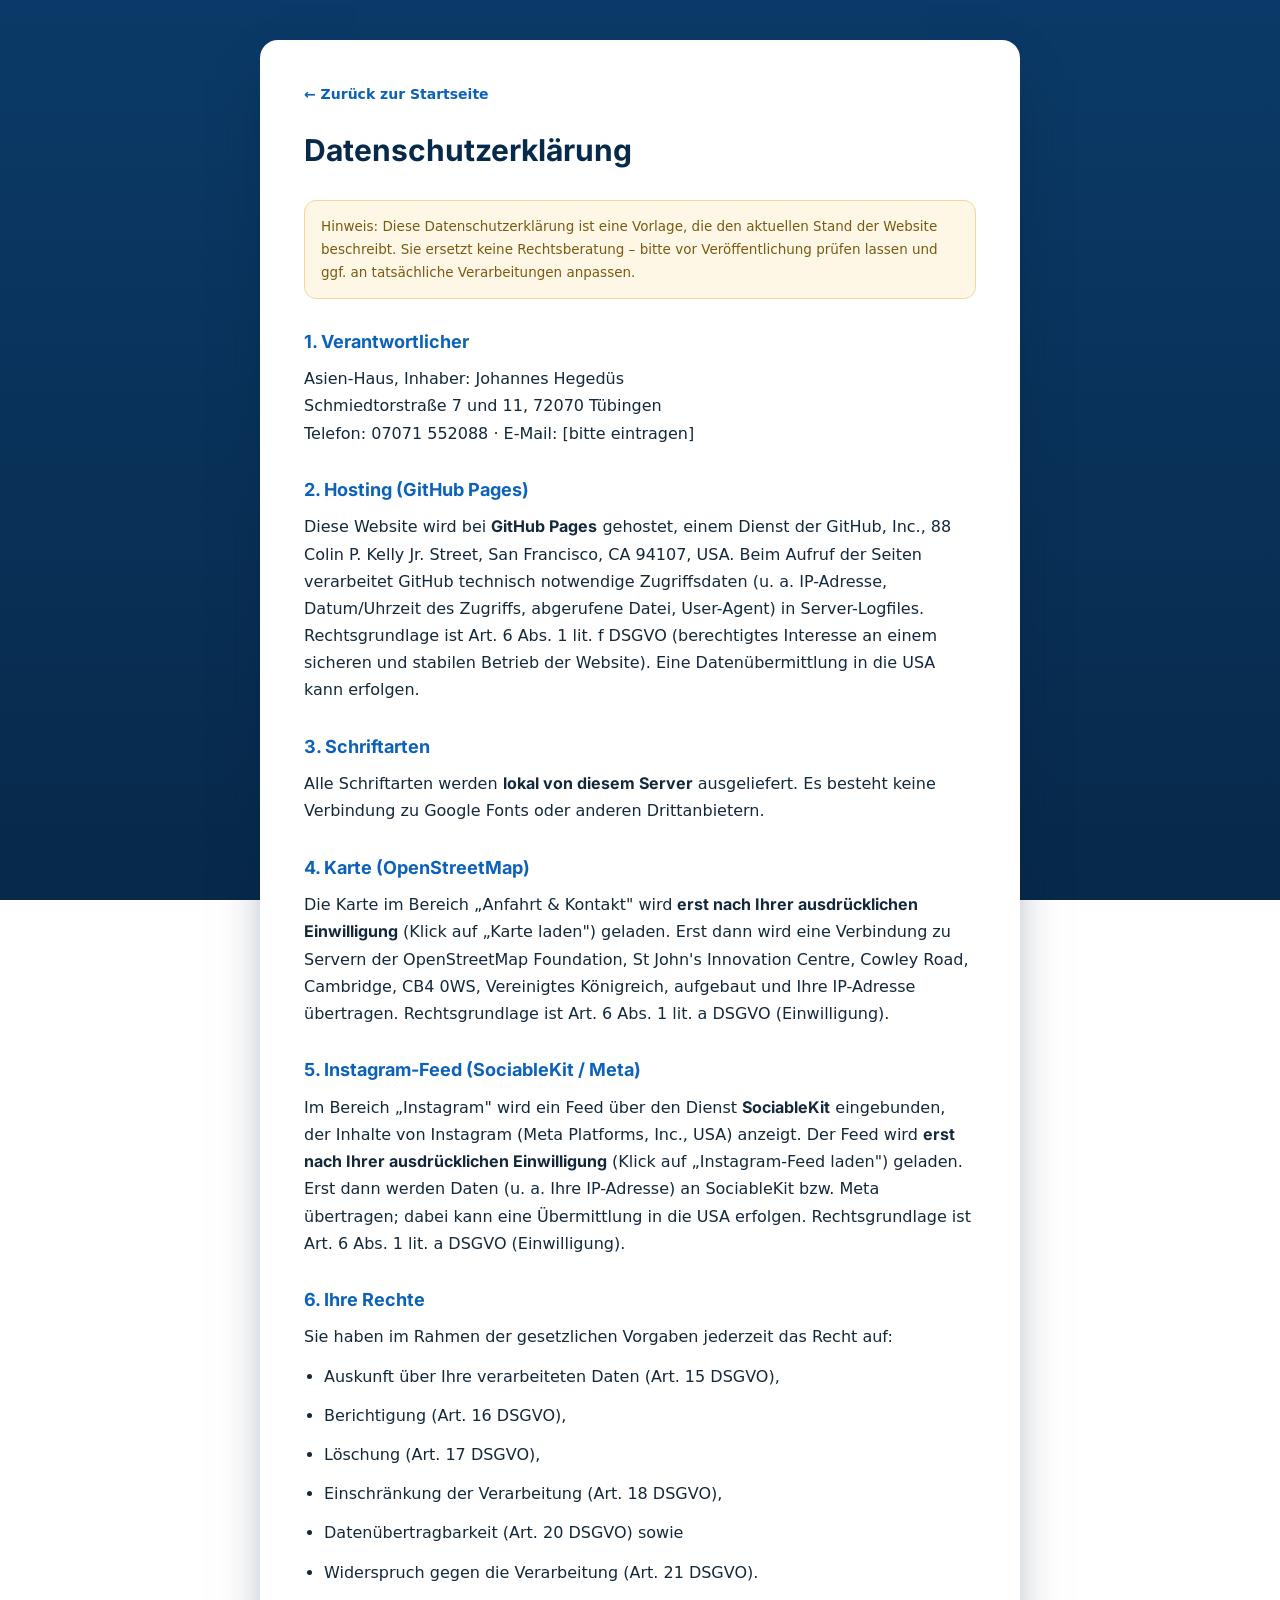
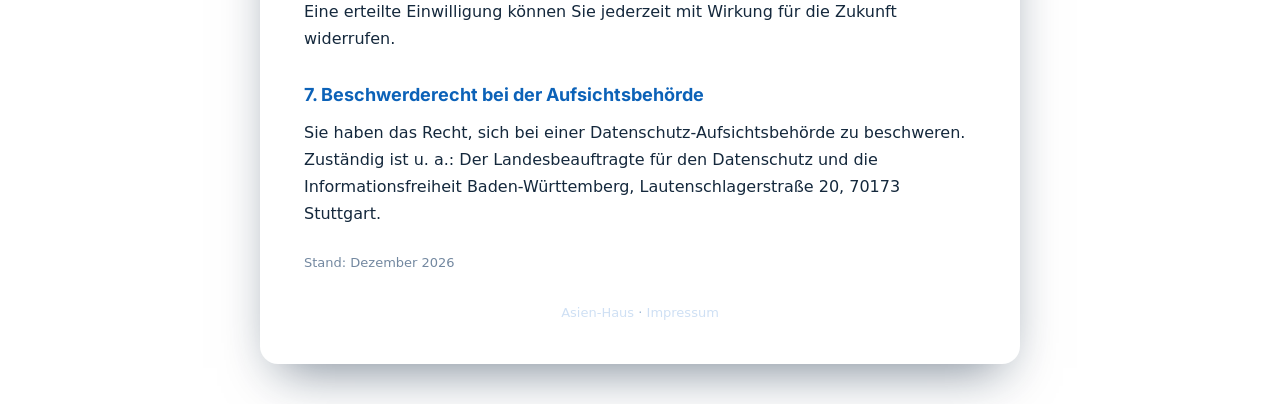
==== datenschutz.html @ 06c9db11 "DSGVO: Fonts & Icons selbst hosten, Instagram hinter Klick-Consent, Impressum & Datenschutz ergaenzt" ====
<!DOCTYPE html>
<html lang="de">
<head>
<meta charset="UTF-8" />
<meta name="viewport" content="width=device-width, initial-scale=1.0" />
<title>Datenschutzerklärung · Asien-Haus Tübingen</title>
<link rel="icon" href="assets/favicon.ico" sizes="any" />
<link rel="icon" type="image/png" sizes="32x32" href="assets/favicon-32.png" />
<link rel="apple-touch-icon" sizes="180x180" href="assets/apple-touch-icon.png" />
<style>
  @font-face{ font-family:'Inter'; font-style:normal; font-weight:400; font-display:swap;
    src:url('assets/fonts/inter-v20-latin_latin-ext-regular.woff2') format('woff2'); }
  @font-face{ font-family:'Inter'; font-style:normal; font-weight:600; font-display:swap;
    src:url('assets/fonts/inter-v20-latin_latin-ext-600.woff2') format('woff2'); }
  @font-face{ font-family:'Inter'; font-style:normal; font-weight:700; font-display:swap;
    src:url('assets/fonts/inter-v20-latin_latin-ext-700.woff2') format('woff2'); }
  *{ box-sizing:border-box; }
  html,body{ margin:0; }
  body{ font-family:'Inter',system-ui,sans-serif; color:#14283c; line-height:1.7;
    background:linear-gradient(180deg,#0b3a68,#07294a); background-attachment:fixed;
    -webkit-font-smoothing:antialiased; padding:40px 20px; }
  .card{ max-width:760px; margin:0 auto; background:#fff; border-radius:18px;
    box-shadow:0 22px 50px -18px rgba(7,30,55,.55); padding:40px 44px; }
  a.back{ display:inline-flex; align-items:center; gap:6px; color:#0c62b8; text-decoration:none;
    font-weight:600; font-size:14px; margin-bottom:18px; }
  a.back:hover{ text-decoration:underline; }
  h1{ font-size:30px; margin:0 0 24px; color:#07294a; }
  h2{ font-size:18px; margin:28px 0 8px; color:#0c62b8; }
  p,li{ margin:0 0 12px; }
  ul{ margin:0 0 12px; padding-left:20px; }
  .note{ background:#fff7e6; border:1px solid #f0d8a0; border-radius:12px; padding:14px 16px;
    font-size:13.5px; color:#7a5a10; margin-bottom:28px; }
  a{ color:#0c62b8; }
  footer{ text-align:center; color:#9fb9d6; font-size:13px; margin-top:28px; }
  footer a{ color:#cfe0f4; text-decoration:none; }
</style>
</head>
<body>
  <div class="card">
    <a class="back" href="index.html">← Zurück zur Startseite</a>
    <h1>Datenschutzerklärung</h1>

    <div class="note">Hinweis: Diese Datenschutzerklärung ist eine Vorlage, die den aktuellen
      Stand der Website beschreibt. Sie ersetzt keine Rechtsberatung – bitte vor Veröffentlichung
      prüfen lassen und ggf. an tatsächliche Verarbeitungen anpassen.</div>

    <h2>1. Verantwortlicher</h2>
    <p>
      Asien-Haus, Inhaber: Johannes Hegedüs<br />
      Schmiedtorstraße 7 und 11, 72070 Tübingen<br />
      Telefon: 07071 552088 · E-Mail: [bitte eintragen]
    </p>

    <h2>2. Hosting (GitHub Pages)</h2>
    <p>Diese Website wird bei <b>GitHub Pages</b> gehostet, einem Dienst der GitHub, Inc.,
      88 Colin P. Kelly Jr. Street, San Francisco, CA 94107, USA. Beim Aufruf der Seiten
      verarbeitet GitHub technisch notwendige Zugriffsdaten (u.&nbsp;a. IP-Adresse, Datum/Uhrzeit
      des Zugriffs, abgerufene Datei, User-Agent) in Server-Logfiles. Rechtsgrundlage ist
      Art.&nbsp;6 Abs.&nbsp;1 lit.&nbsp;f DSGVO (berechtigtes Interesse an einem sicheren und
      stabilen Betrieb der Website). Eine Datenübermittlung in die USA kann erfolgen.</p>

    <h2>3. Schriftarten</h2>
    <p>Alle Schriftarten werden <b>lokal von diesem Server</b> ausgeliefert. Es besteht keine
      Verbindung zu Google Fonts oder anderen Drittanbietern.</p>

    <h2>4. Karte (OpenStreetMap)</h2>
    <p>Die Karte im Bereich „Anfahrt &amp; Kontakt" wird <b>erst nach Ihrer ausdrücklichen
      Einwilligung</b> (Klick auf „Karte laden") geladen. Erst dann wird eine Verbindung zu
      Servern der OpenStreetMap Foundation, St John's Innovation Centre, Cowley Road, Cambridge,
      CB4 0WS, Vereinigtes Königreich, aufgebaut und Ihre IP-Adresse übertragen.
      Rechtsgrundlage ist Art.&nbsp;6 Abs.&nbsp;1 lit.&nbsp;a DSGVO (Einwilligung).</p>

    <h2>5. Instagram-Feed (SociableKit / Meta)</h2>
    <p>Im Bereich „Instagram" wird ein Feed über den Dienst <b>SociableKit</b> eingebunden, der
      Inhalte von Instagram (Meta Platforms, Inc., USA) anzeigt. Der Feed wird <b>erst nach Ihrer
      ausdrücklichen Einwilligung</b> (Klick auf „Instagram-Feed laden") geladen. Erst dann werden
      Daten (u.&nbsp;a. Ihre IP-Adresse) an SociableKit bzw. Meta übertragen; dabei kann eine
      Übermittlung in die USA erfolgen. Rechtsgrundlage ist Art.&nbsp;6 Abs.&nbsp;1 lit.&nbsp;a
      DSGVO (Einwilligung).</p>

    <h2>6. Ihre Rechte</h2>
    <p>Sie haben im Rahmen der gesetzlichen Vorgaben jederzeit das Recht auf:</p>
    <ul>
      <li>Auskunft über Ihre verarbeiteten Daten (Art.&nbsp;15 DSGVO),</li>
      <li>Berichtigung (Art.&nbsp;16 DSGVO),</li>
      <li>Löschung (Art.&nbsp;17 DSGVO),</li>
      <li>Einschränkung der Verarbeitung (Art.&nbsp;18 DSGVO),</li>
      <li>Datenübertragbarkeit (Art.&nbsp;20 DSGVO) sowie</li>
      <li>Widerspruch gegen die Verarbeitung (Art.&nbsp;21 DSGVO).</li>
    </ul>
    <p>Eine erteilte Einwilligung können Sie jederzeit mit Wirkung für die Zukunft widerrufen.</p>

    <h2>7. Beschwerderecht bei der Aufsichtsbehörde</h2>
    <p>Sie haben das Recht, sich bei einer Datenschutz-Aufsichtsbehörde zu beschweren. Zuständig
      ist u.&nbsp;a.: Der Landesbeauftragte für den Datenschutz und die Informationsfreiheit
      Baden-Württemberg, Lautenschlagerstraße 20, 70173 Stuttgart.</p>

    <p style="font-size:13px;color:#7388a0;margin-top:24px;">Stand: <span id="stand"></span></p>

    <footer><a href="index.html">Asien-Haus</a> · <a href="impressum.html">Impressum</a></footer>
  </div>
  <script>document.getElementById('stand').textContent = new Date().toLocaleDateString('de-DE', {year:'numeric', month:'long'});</script>
</body>
</html>
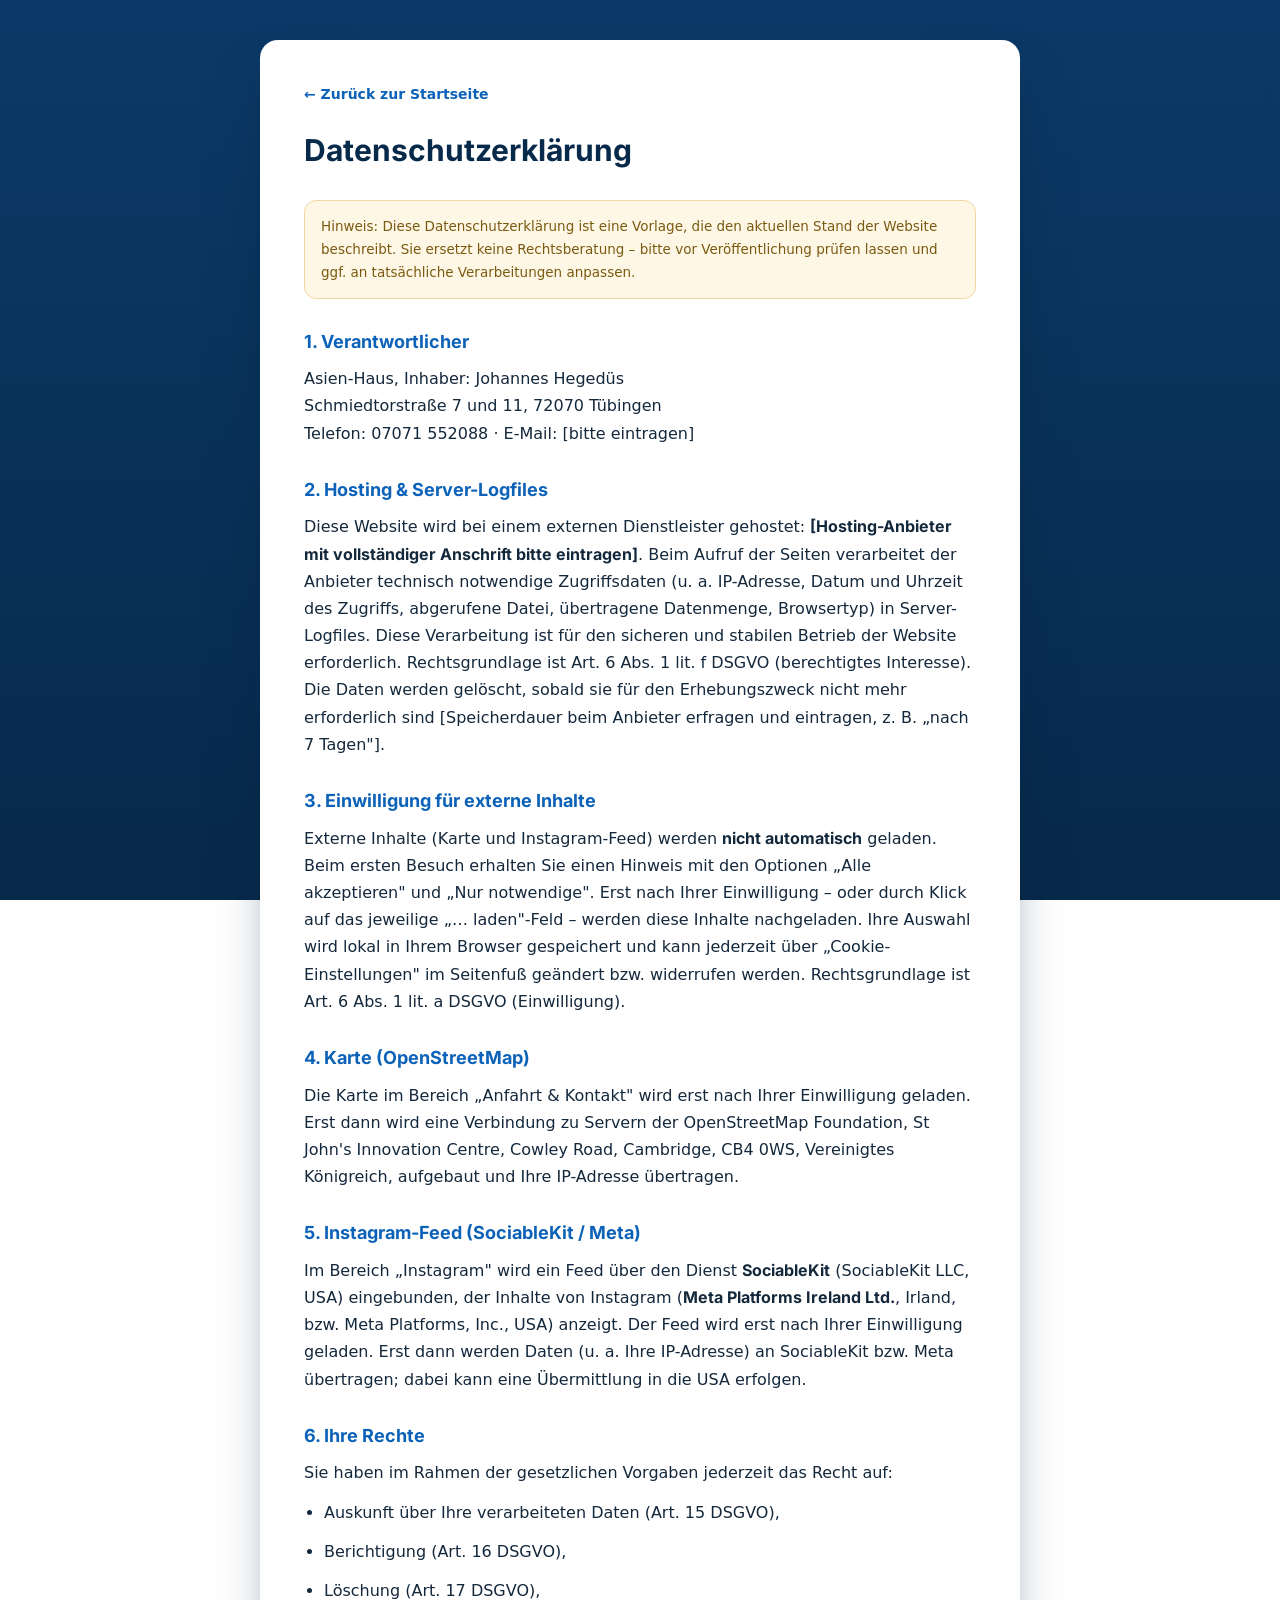
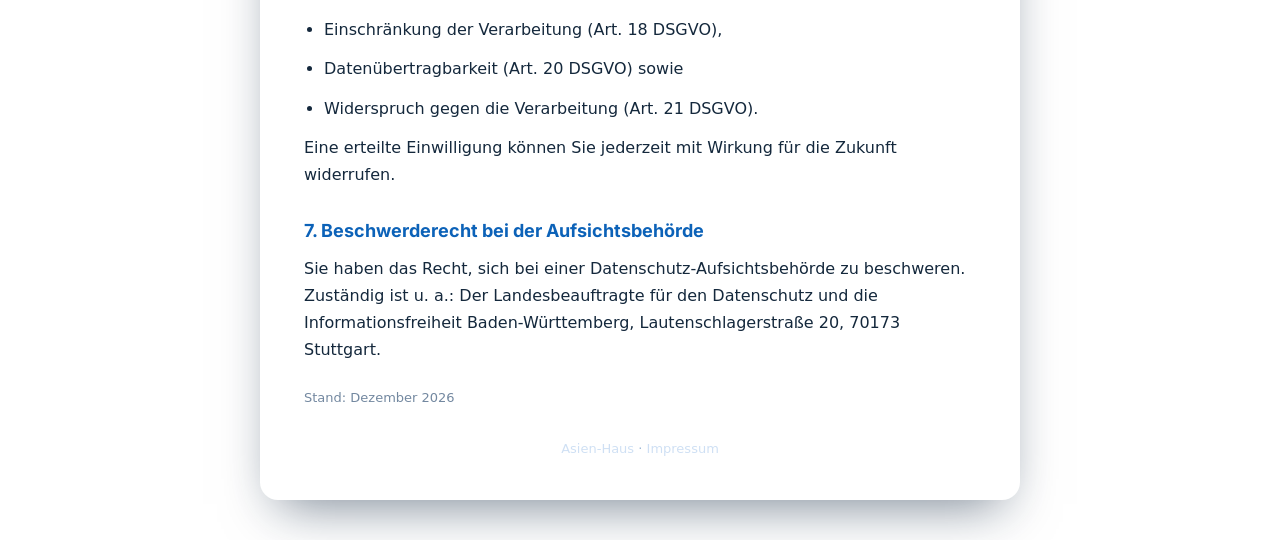
==== commit b7449724: "DSGVO: Consent-Banner (Alle akzeptieren / Nur notwendige), Datenschutz ueberarbeitet (Fonts raus, Ho" ====
--- a/datenschutz.html
+++ b/datenschutz.html
@@ -51,32 +51,35 @@
       Telefon: 07071 552088 · E-Mail: [bitte eintragen]
     </p>
 
-    <h2>2. Hosting (GitHub Pages)</h2>
-    <p>Diese Website wird bei <b>GitHub Pages</b> gehostet, einem Dienst der GitHub, Inc.,
-      88 Colin P. Kelly Jr. Street, San Francisco, CA 94107, USA. Beim Aufruf der Seiten
-      verarbeitet GitHub technisch notwendige Zugriffsdaten (u.&nbsp;a. IP-Adresse, Datum/Uhrzeit
-      des Zugriffs, abgerufene Datei, User-Agent) in Server-Logfiles. Rechtsgrundlage ist
-      Art.&nbsp;6 Abs.&nbsp;1 lit.&nbsp;f DSGVO (berechtigtes Interesse an einem sicheren und
-      stabilen Betrieb der Website). Eine Datenübermittlung in die USA kann erfolgen.</p>
+    <h2>2. Hosting &amp; Server-Logfiles</h2>
+    <p>Diese Website wird bei einem externen Dienstleister gehostet:
+      <b>[Hosting-Anbieter mit vollständiger Anschrift bitte eintragen]</b>. Beim Aufruf der Seiten
+      verarbeitet der Anbieter technisch notwendige Zugriffsdaten (u.&nbsp;a. IP-Adresse, Datum und
+      Uhrzeit des Zugriffs, abgerufene Datei, übertragene Datenmenge, Browsertyp) in Server-Logfiles.
+      Diese Verarbeitung ist für den sicheren und stabilen Betrieb der Website erforderlich.
+      Rechtsgrundlage ist Art.&nbsp;6 Abs.&nbsp;1 lit.&nbsp;f DSGVO (berechtigtes Interesse). Die Daten
+      werden gelöscht, sobald sie für den Erhebungszweck nicht mehr erforderlich sind
+      [Speicherdauer beim Anbieter erfragen und eintragen, z.&nbsp;B. „nach 7&nbsp;Tagen"].</p>
 
-    <h2>3. Schriftarten</h2>
-    <p>Alle Schriftarten werden <b>lokal von diesem Server</b> ausgeliefert. Es besteht keine
-      Verbindung zu Google Fonts oder anderen Drittanbietern.</p>
+    <h2>3. Einwilligung für externe Inhalte</h2>
+    <p>Externe Inhalte (Karte und Instagram-Feed) werden <b>nicht automatisch</b> geladen. Beim ersten
+      Besuch erhalten Sie einen Hinweis mit den Optionen „Alle akzeptieren" und „Nur notwendige".
+      Erst nach Ihrer Einwilligung – oder durch Klick auf das jeweilige „… laden"-Feld – werden diese
+      Inhalte nachgeladen. Ihre Auswahl wird lokal in Ihrem Browser gespeichert und kann jederzeit über
+      „Cookie-Einstellungen" im Seitenfuß geändert bzw. widerrufen werden. Rechtsgrundlage ist
+      Art.&nbsp;6 Abs.&nbsp;1 lit.&nbsp;a DSGVO (Einwilligung).</p>
 
     <h2>4. Karte (OpenStreetMap)</h2>
-    <p>Die Karte im Bereich „Anfahrt &amp; Kontakt" wird <b>erst nach Ihrer ausdrücklichen
-      Einwilligung</b> (Klick auf „Karte laden") geladen. Erst dann wird eine Verbindung zu
-      Servern der OpenStreetMap Foundation, St John's Innovation Centre, Cowley Road, Cambridge,
-      CB4 0WS, Vereinigtes Königreich, aufgebaut und Ihre IP-Adresse übertragen.
-      Rechtsgrundlage ist Art.&nbsp;6 Abs.&nbsp;1 lit.&nbsp;a DSGVO (Einwilligung).</p>
+    <p>Die Karte im Bereich „Anfahrt &amp; Kontakt" wird erst nach Ihrer Einwilligung geladen. Erst dann
+      wird eine Verbindung zu Servern der OpenStreetMap Foundation, St John's Innovation Centre, Cowley
+      Road, Cambridge, CB4&nbsp;0WS, Vereinigtes Königreich, aufgebaut und Ihre IP-Adresse übertragen.</p>
 
     <h2>5. Instagram-Feed (SociableKit / Meta)</h2>
-    <p>Im Bereich „Instagram" wird ein Feed über den Dienst <b>SociableKit</b> eingebunden, der
-      Inhalte von Instagram (Meta Platforms, Inc., USA) anzeigt. Der Feed wird <b>erst nach Ihrer
-      ausdrücklichen Einwilligung</b> (Klick auf „Instagram-Feed laden") geladen. Erst dann werden
-      Daten (u.&nbsp;a. Ihre IP-Adresse) an SociableKit bzw. Meta übertragen; dabei kann eine
-      Übermittlung in die USA erfolgen. Rechtsgrundlage ist Art.&nbsp;6 Abs.&nbsp;1 lit.&nbsp;a
-      DSGVO (Einwilligung).</p>
+    <p>Im Bereich „Instagram" wird ein Feed über den Dienst <b>SociableKit</b> (SociableKit LLC, USA)
+      eingebunden, der Inhalte von Instagram (<b>Meta Platforms Ireland Ltd.</b>, Irland, bzw. Meta
+      Platforms, Inc., USA) anzeigt. Der Feed wird erst nach Ihrer Einwilligung geladen. Erst dann
+      werden Daten (u.&nbsp;a. Ihre IP-Adresse) an SociableKit bzw. Meta übertragen; dabei kann eine
+      Übermittlung in die USA erfolgen.</p>
 
     <h2>6. Ihre Rechte</h2>
     <p>Sie haben im Rahmen der gesetzlichen Vorgaben jederzeit das Recht auf:</p>
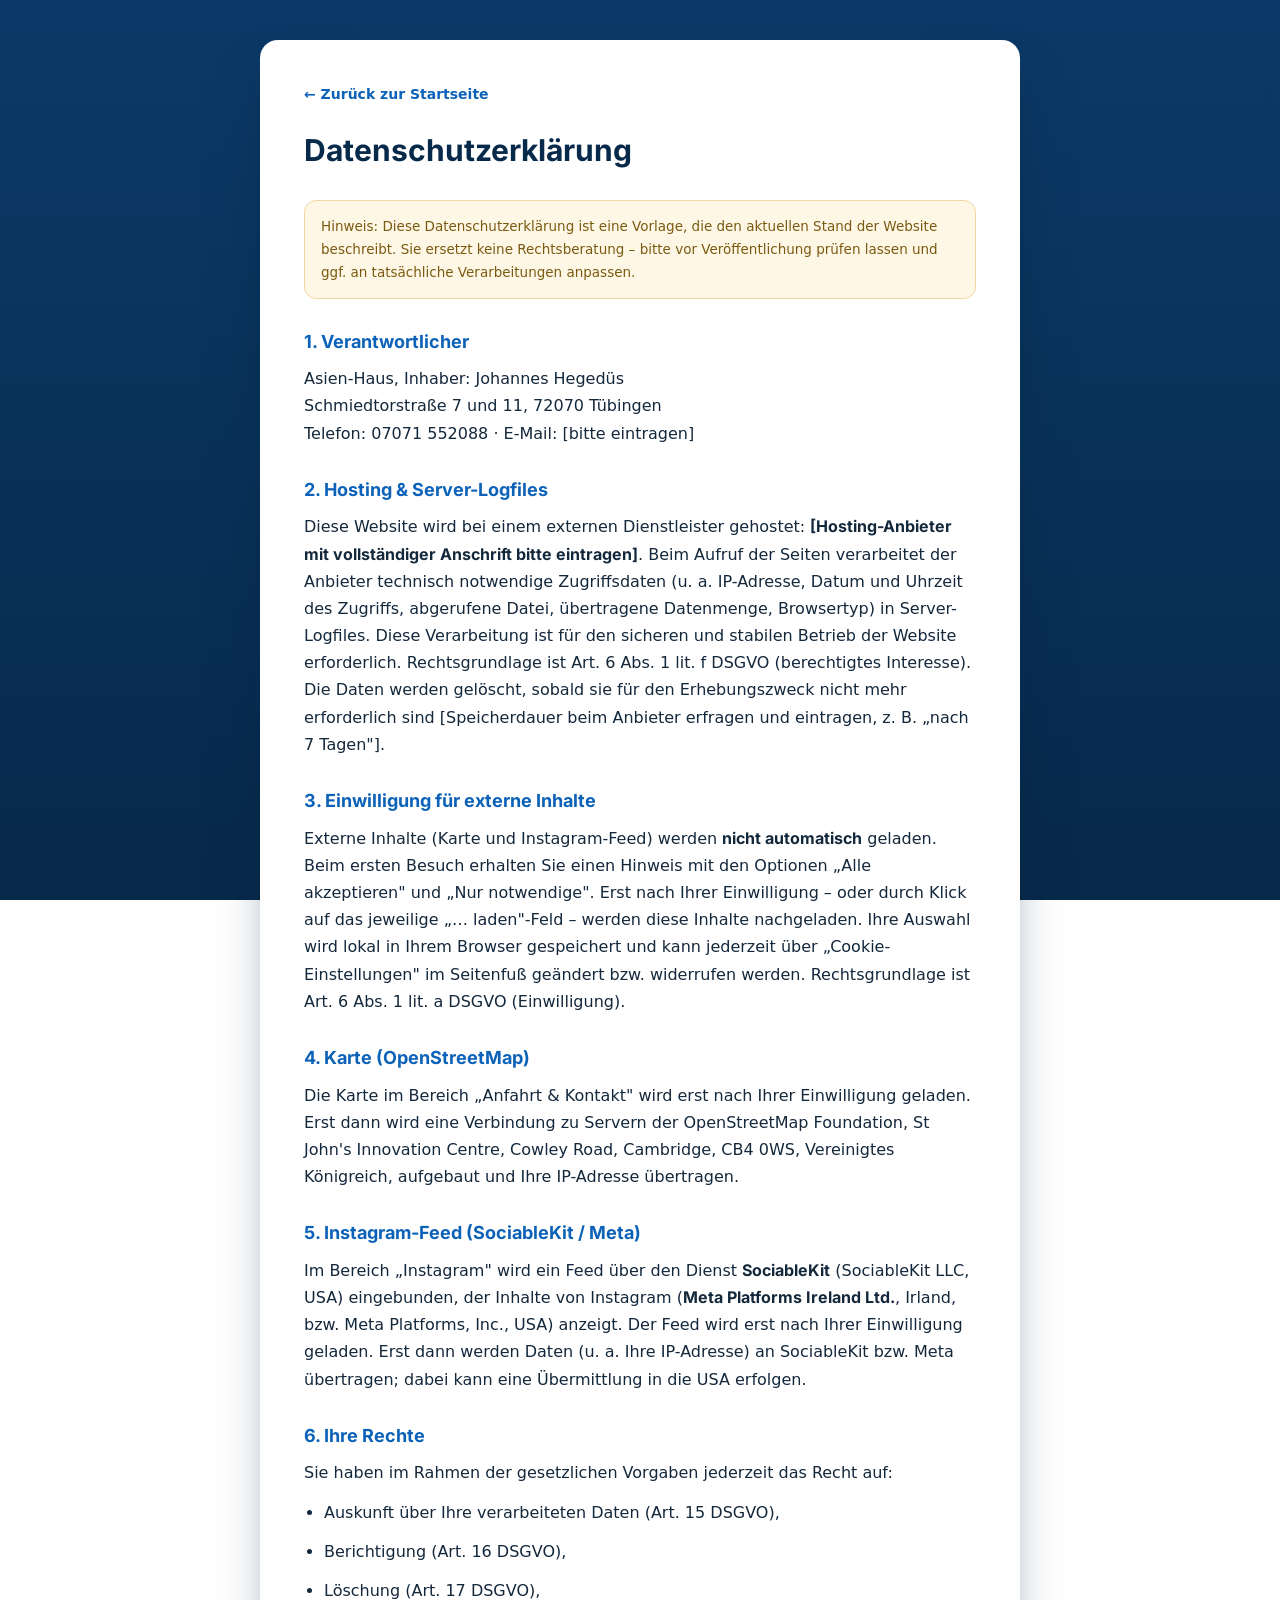
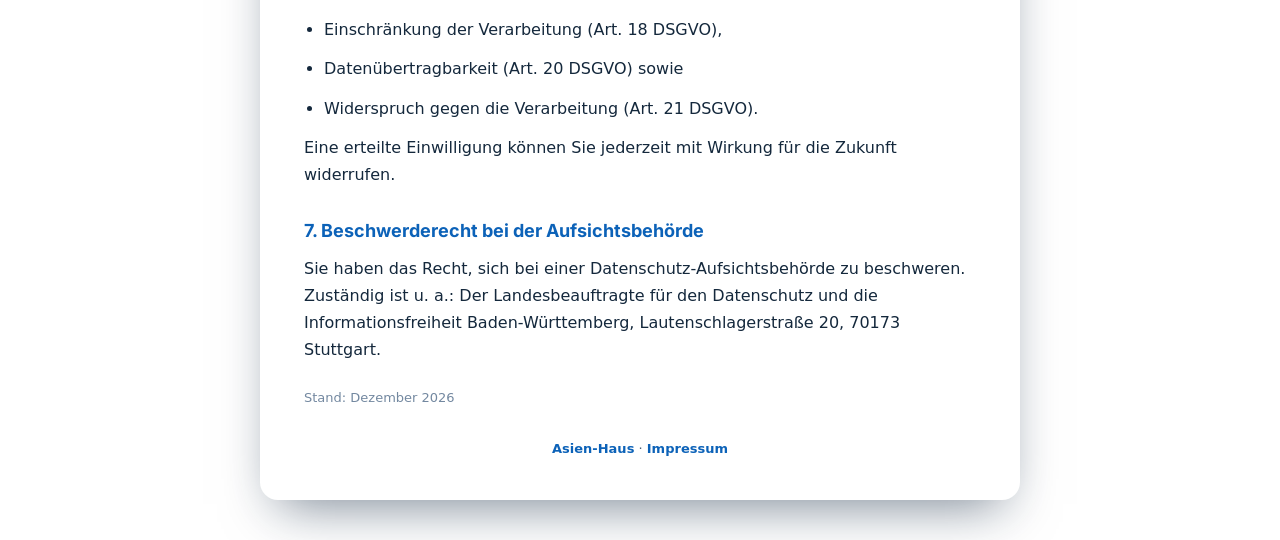
==== commit 7ae9d65e: "Feature-Chips als full-width Footer, Status-Pill-Größe gefixt, Bottom-Deko entfernt, Markise auf Mob" ====
--- a/datenschutz.html
+++ b/datenschutz.html
@@ -31,8 +31,9 @@
   .note{ background:#fff7e6; border:1px solid #f0d8a0; border-radius:12px; padding:14px 16px;
     font-size:13.5px; color:#7a5a10; margin-bottom:28px; }
   a{ color:#0c62b8; }
-  footer{ text-align:center; color:#9fb9d6; font-size:13px; margin-top:28px; }
-  footer a{ color:#cfe0f4; text-decoration:none; }
+  footer{ text-align:center; color:#4a6076; font-size:13px; margin-top:28px; }
+  footer a{ color:#0c62b8; text-decoration:none; font-weight:600; }
+  footer a:hover{ text-decoration:underline; }
 </style>
 </head>
 <body>
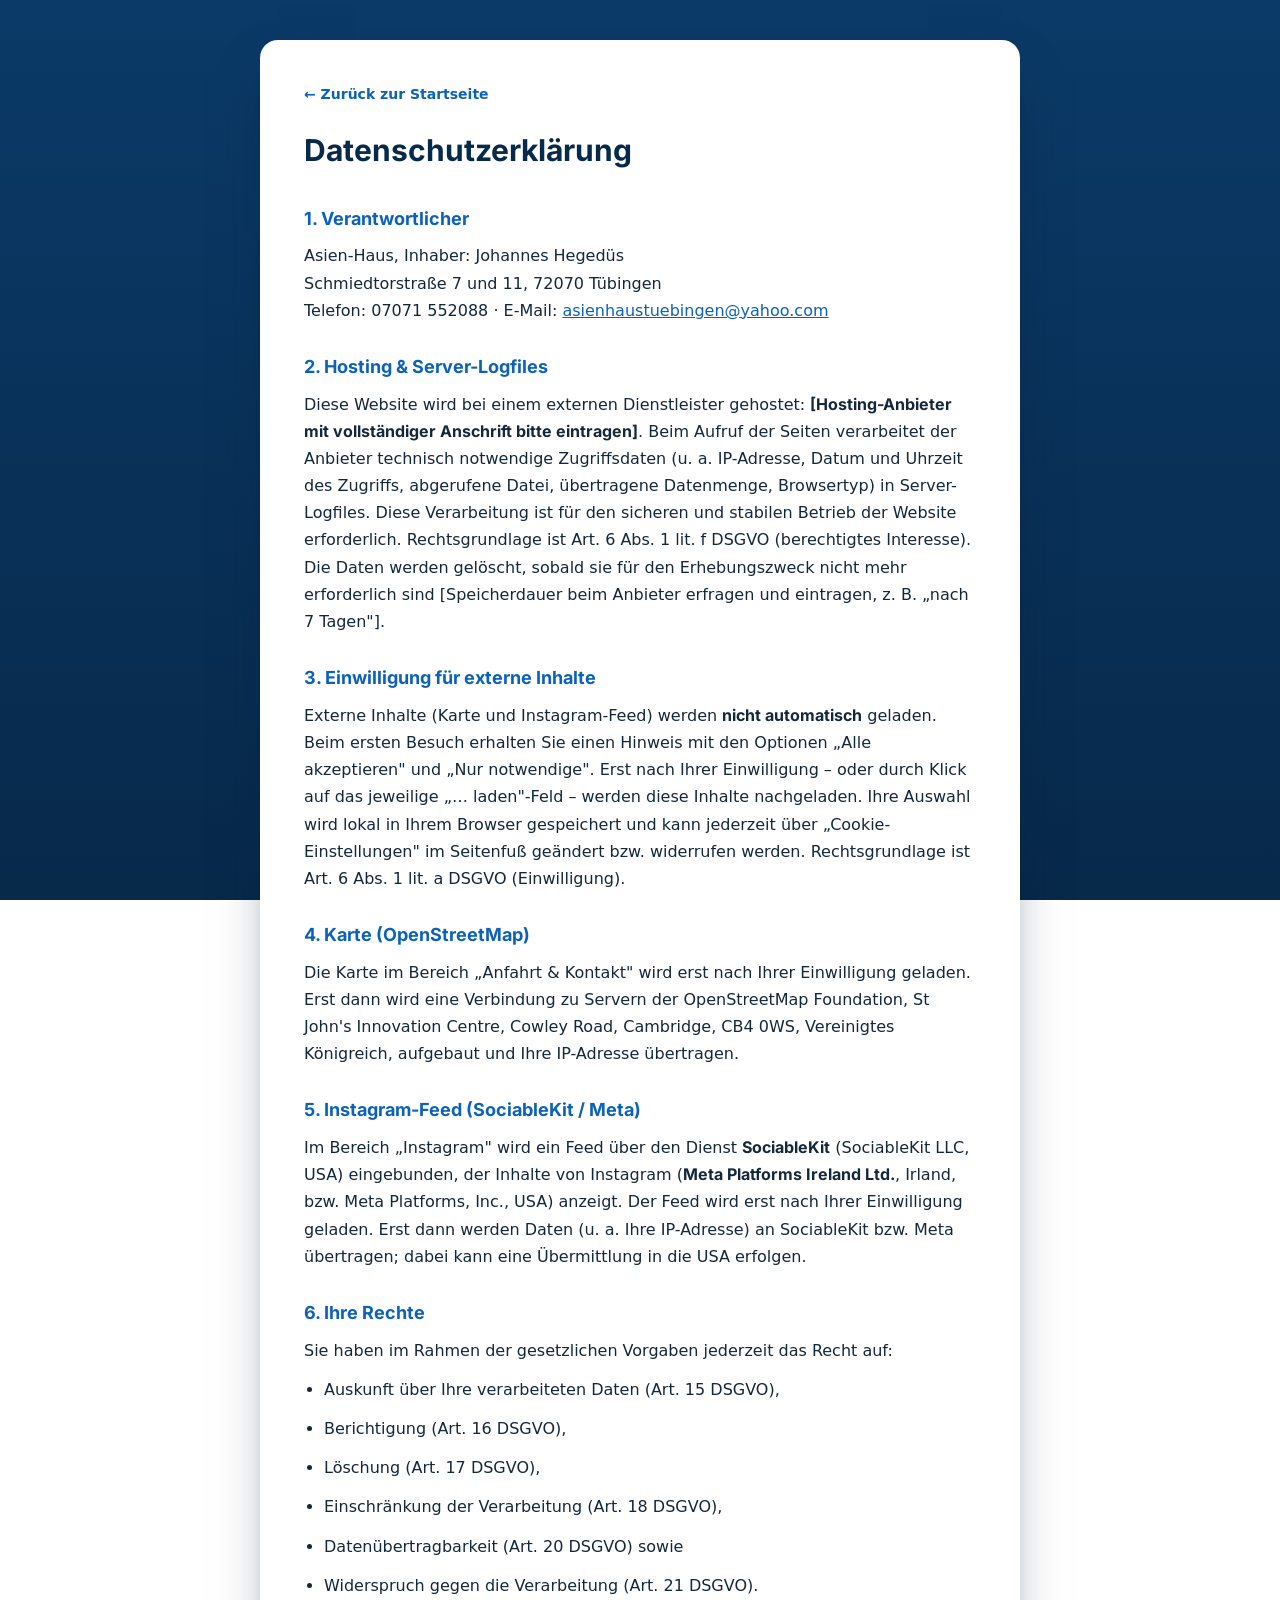
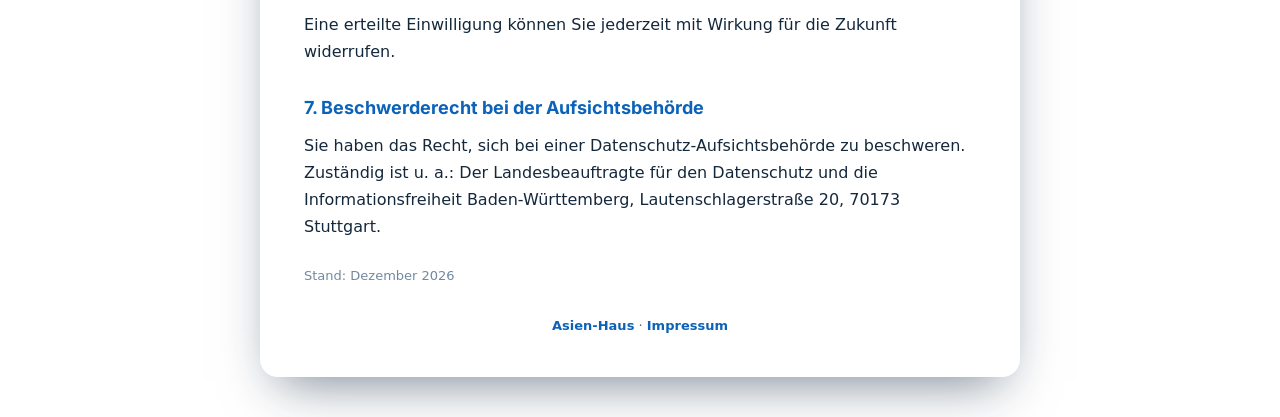
==== commit 96a3f55d: "Intro neu gestaltet, Asien-Motive als Wasserzeichen, Imbiss mit Instagram-Link - Heller Hintergrund " ====
--- a/datenschutz.html
+++ b/datenschutz.html
@@ -41,15 +41,11 @@
     <a class="back" href="index.html">← Zurück zur Startseite</a>
     <h1>Datenschutzerklärung</h1>
 
-    <div class="note">Hinweis: Diese Datenschutzerklärung ist eine Vorlage, die den aktuellen
-      Stand der Website beschreibt. Sie ersetzt keine Rechtsberatung – bitte vor Veröffentlichung
-      prüfen lassen und ggf. an tatsächliche Verarbeitungen anpassen.</div>
-
     <h2>1. Verantwortlicher</h2>
     <p>
       Asien-Haus, Inhaber: Johannes Hegedüs<br />
       Schmiedtorstraße 7 und 11, 72070 Tübingen<br />
-      Telefon: 07071 552088 · E-Mail: [bitte eintragen]
+      Telefon: 07071 552088 · E-Mail: <a href="mailto:asienhaustuebingen@yahoo.com">asienhaustuebingen@yahoo.com</a>
     </p>
 
     <h2>2. Hosting &amp; Server-Logfiles</h2>
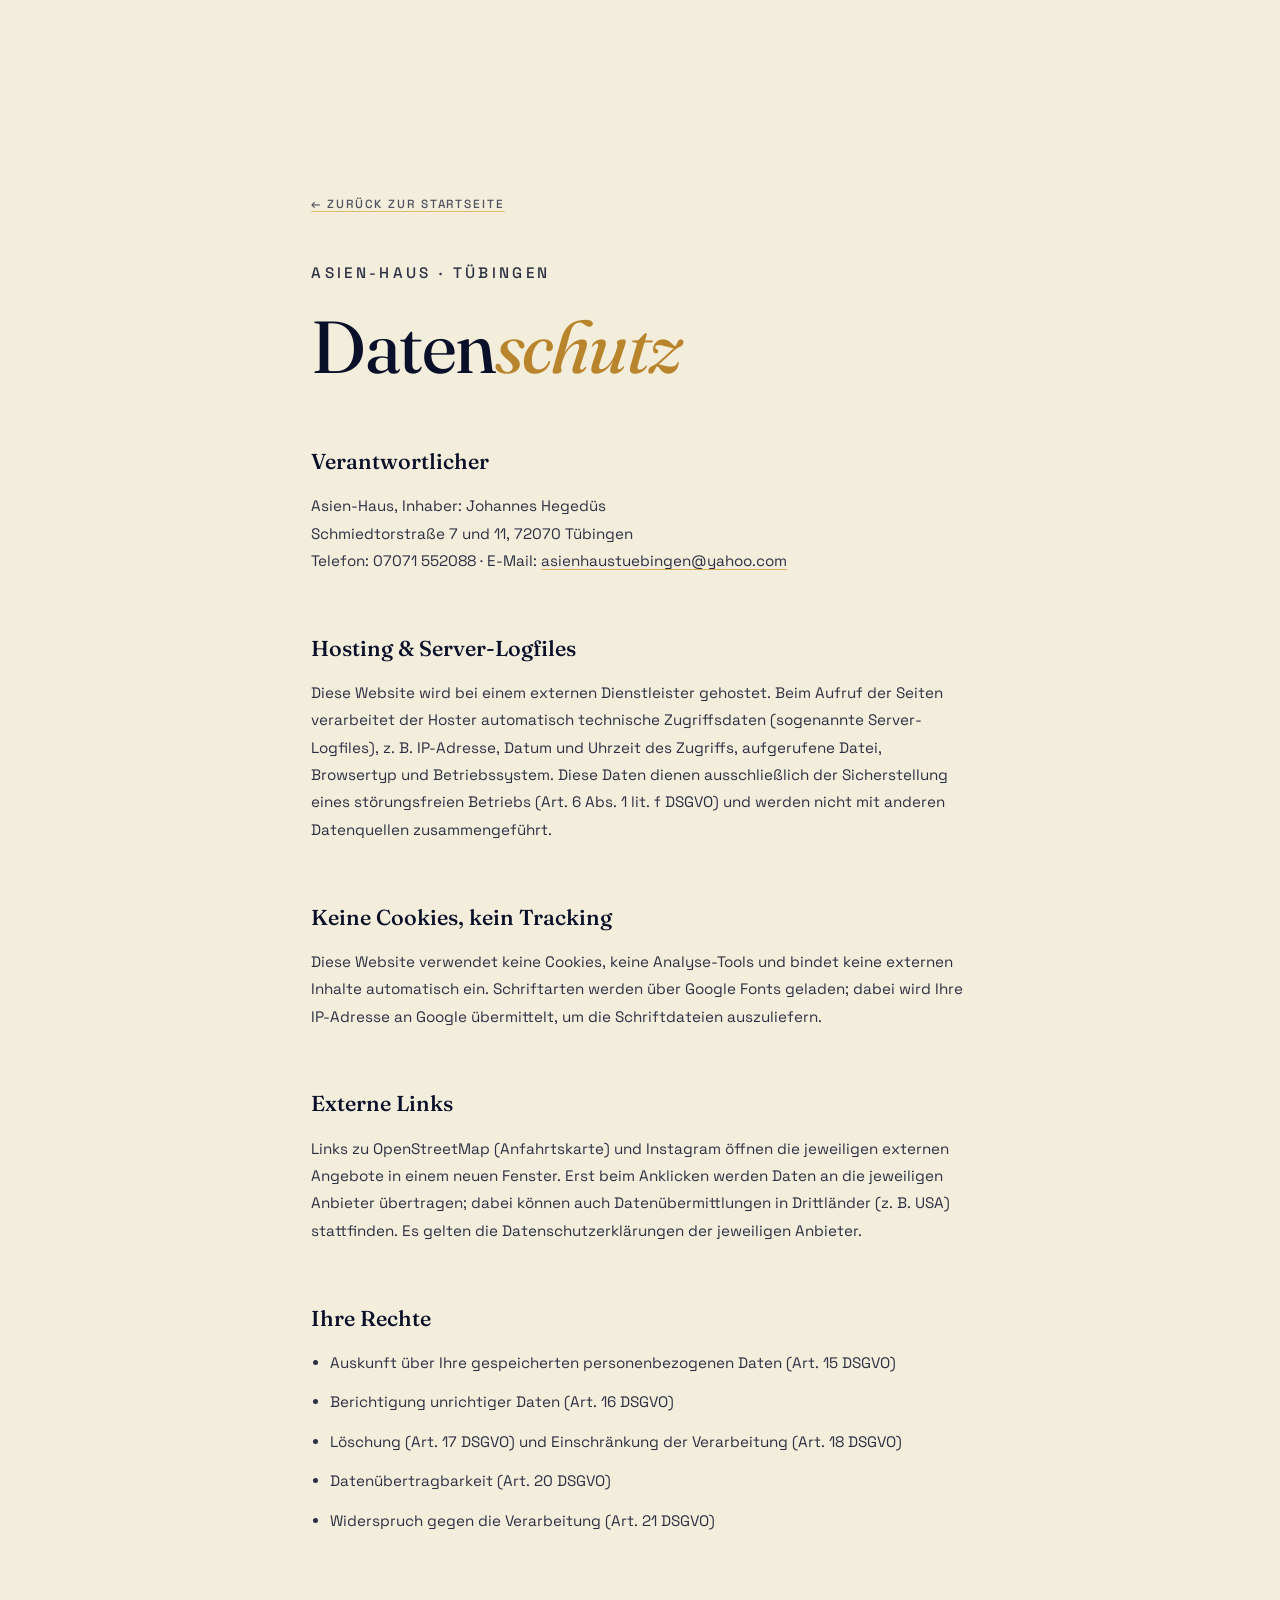
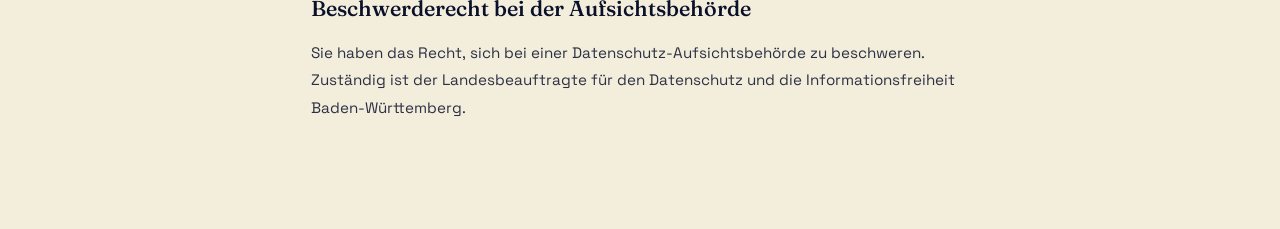
==== commit 8e08ca0f: "Relaunch: neues Design 'Royal Thai Night' — GSAP/Three.js One-Pager Komplett neu aufgebaute Landingp" ====
--- a/datenschutz.html
+++ b/datenschutz.html
@@ -1,104 +1,74 @@
 <!DOCTYPE html>
 <html lang="de">
 <head>
-<meta charset="UTF-8" />
-<meta name="viewport" content="width=device-width, initial-scale=1.0" />
-<title>Datenschutzerklärung · Asien-Haus Tübingen</title>
-<link rel="icon" href="assets/favicon.ico" sizes="any" />
-<link rel="icon" type="image/png" sizes="32x32" href="assets/favicon-32.png" />
-<link rel="apple-touch-icon" sizes="180x180" href="assets/apple-touch-icon.png" />
-<style>
-  @font-face{ font-family:'Inter'; font-style:normal; font-weight:400; font-display:swap;
-    src:url('assets/fonts/inter-v20-latin_latin-ext-regular.woff2') format('woff2'); }
-  @font-face{ font-family:'Inter'; font-style:normal; font-weight:600; font-display:swap;
-    src:url('assets/fonts/inter-v20-latin_latin-ext-600.woff2') format('woff2'); }
-  @font-face{ font-family:'Inter'; font-style:normal; font-weight:700; font-display:swap;
-    src:url('assets/fonts/inter-v20-latin_latin-ext-700.woff2') format('woff2'); }
-  *{ box-sizing:border-box; }
-  html,body{ margin:0; }
-  body{ font-family:'Inter',system-ui,sans-serif; color:#14283c; line-height:1.7;
-    background:linear-gradient(180deg,#0b3a68,#07294a); background-attachment:fixed;
-    -webkit-font-smoothing:antialiased; padding:40px 20px; }
-  .card{ max-width:760px; margin:0 auto; background:#fff; border-radius:18px;
-    box-shadow:0 22px 50px -18px rgba(7,30,55,.55); padding:40px 44px; }
-  a.back{ display:inline-flex; align-items:center; gap:6px; color:#0c62b8; text-decoration:none;
-    font-weight:600; font-size:14px; margin-bottom:18px; }
-  a.back:hover{ text-decoration:underline; }
-  h1{ font-size:30px; margin:0 0 24px; color:#07294a; }
-  h2{ font-size:18px; margin:28px 0 8px; color:#0c62b8; }
-  p,li{ margin:0 0 12px; }
-  ul{ margin:0 0 12px; padding-left:20px; }
-  .note{ background:#fff7e6; border:1px solid #f0d8a0; border-radius:12px; padding:14px 16px;
-    font-size:13.5px; color:#7a5a10; margin-bottom:28px; }
-  a{ color:#0c62b8; }
-  footer{ text-align:center; color:#4a6076; font-size:13px; margin-top:28px; }
-  footer a{ color:#0c62b8; text-decoration:none; font-weight:600; }
-  footer a:hover{ text-decoration:underline; }
-</style>
+  <meta charset="UTF-8">
+  <meta name="viewport" content="width=device-width, initial-scale=1.0">
+  <title>Datenschutz — Asien-Haus Tübingen</title>
+  <meta name="robots" content="noindex">
+  <meta name="theme-color" content="#F3EDDB">
+  <link rel="icon" href="data:image/svg+xml,%3Csvg xmlns='http://www.w3.org/2000/svg' viewBox='0 0 64 64'%3E%3Crect width='64' height='64' rx='12' fill='%230A102A'/%3E%3Ctext x='32' y='44' font-family='Georgia,serif' font-size='34' font-weight='bold' fill='%23D9A441' text-anchor='middle'%3EA%3C/text%3E%3C/svg%3E">
+  <link rel="preconnect" href="https://fonts.googleapis.com">
+  <link rel="preconnect" href="https://fonts.gstatic.com" crossorigin>
+  <link href="https://fonts.googleapis.com/css2?family=Fraunces:ital,opsz,wght@0,9..144,300..900;1,9..144,300..900&family=Space+Grotesk:wght@300..700&display=swap" rel="stylesheet">
+  <link rel="stylesheet" href="css/style.css?v=3">
 </head>
-<body>
-  <div class="card">
-    <a class="back" href="index.html">← Zurück zur Startseite</a>
-    <h1>Datenschutzerklärung</h1>
+<body class="legal-page">
+  <main class="legal">
+    <a class="legal-back" href="index.html">← Zurück zur Startseite</a>
+    <p class="label">Asien-Haus · Tübingen</p>
+    <h1>Daten<em>schutz</em></h1>
 
-    <h2>1. Verantwortlicher</h2>
+    <h2>Verantwortlicher</h2>
     <p>
-      Asien-Haus, Inhaber: Johannes Hegedüs<br />
-      Schmiedtorstraße 7 und 11, 72070 Tübingen<br />
-      Telefon: 07071 552088 · E-Mail: <a href="mailto:asienhaustuebingen@yahoo.com">asienhaustuebingen@yahoo.com</a>
+      Asien-Haus, Inhaber: Johannes Hegedüs<br>
+      Schmiedtorstraße 7 und 11, 72070 Tübingen<br>
+      Telefon: 07071 552088 · E-Mail:
+      <a href="mailto:asienhaustuebingen@yahoo.com">asienhaustuebingen@yahoo.com</a>
     </p>
 
-    <h2>2. Hosting &amp; Server-Logfiles</h2>
-    <p>Diese Website wird bei einem externen Dienstleister gehostet:
-      <b>[Hosting-Anbieter mit vollständiger Anschrift bitte eintragen]</b>. Beim Aufruf der Seiten
-      verarbeitet der Anbieter technisch notwendige Zugriffsdaten (u.&nbsp;a. IP-Adresse, Datum und
-      Uhrzeit des Zugriffs, abgerufene Datei, übertragene Datenmenge, Browsertyp) in Server-Logfiles.
-      Diese Verarbeitung ist für den sicheren und stabilen Betrieb der Website erforderlich.
-      Rechtsgrundlage ist Art.&nbsp;6 Abs.&nbsp;1 lit.&nbsp;f DSGVO (berechtigtes Interesse). Die Daten
-      werden gelöscht, sobald sie für den Erhebungszweck nicht mehr erforderlich sind
-      [Speicherdauer beim Anbieter erfragen und eintragen, z.&nbsp;B. „nach 7&nbsp;Tagen"].</p>
+    <h2>Hosting &amp; Server-Logfiles</h2>
+    <p>
+      Diese Website wird bei einem externen Dienstleister gehostet. Beim Aufruf
+      der Seiten verarbeitet der Hoster automatisch technische Zugriffsdaten
+      (sogenannte Server-Logfiles), z.&nbsp;B. IP-Adresse, Datum und Uhrzeit des
+      Zugriffs, aufgerufene Datei, Browsertyp und Betriebssystem. Diese Daten
+      dienen ausschließlich der Sicherstellung eines störungsfreien Betriebs
+      (Art.&nbsp;6 Abs.&nbsp;1 lit.&nbsp;f DSGVO) und werden nicht mit anderen
+      Datenquellen zusammengeführt.
+    </p>
 
-    <h2>3. Einwilligung für externe Inhalte</h2>
-    <p>Externe Inhalte (Karte und Instagram-Feed) werden <b>nicht automatisch</b> geladen. Beim ersten
-      Besuch erhalten Sie einen Hinweis mit den Optionen „Alle akzeptieren" und „Nur notwendige".
-      Erst nach Ihrer Einwilligung – oder durch Klick auf das jeweilige „… laden"-Feld – werden diese
-      Inhalte nachgeladen. Ihre Auswahl wird lokal in Ihrem Browser gespeichert und kann jederzeit über
-      „Cookie-Einstellungen" im Seitenfuß geändert bzw. widerrufen werden. Rechtsgrundlage ist
-      Art.&nbsp;6 Abs.&nbsp;1 lit.&nbsp;a DSGVO (Einwilligung).</p>
+    <h2>Keine Cookies, kein Tracking</h2>
+    <p>
+      Diese Website verwendet keine Cookies, keine Analyse-Tools und bindet
+      keine externen Inhalte automatisch ein. Schriftarten werden über Google
+      Fonts geladen; dabei wird Ihre IP-Adresse an Google übermittelt, um die
+      Schriftdateien auszuliefern.
+    </p>
 
-    <h2>4. Karte (OpenStreetMap)</h2>
-    <p>Die Karte im Bereich „Anfahrt &amp; Kontakt" wird erst nach Ihrer Einwilligung geladen. Erst dann
-      wird eine Verbindung zu Servern der OpenStreetMap Foundation, St John's Innovation Centre, Cowley
-      Road, Cambridge, CB4&nbsp;0WS, Vereinigtes Königreich, aufgebaut und Ihre IP-Adresse übertragen.</p>
+    <h2>Externe Links</h2>
+    <p>
+      Links zu OpenStreetMap (Anfahrtskarte) und Instagram öffnen die
+      jeweiligen externen Angebote in einem neuen Fenster. Erst beim Anklicken
+      werden Daten an die jeweiligen Anbieter übertragen; dabei können auch
+      Datenübermittlungen in Drittländer (z.&nbsp;B. USA) stattfinden. Es
+      gelten die Datenschutzerklärungen der jeweiligen Anbieter.
+    </p>
 
-    <h2>5. Instagram-Feed (SociableKit / Meta)</h2>
-    <p>Im Bereich „Instagram" wird ein Feed über den Dienst <b>SociableKit</b> (SociableKit LLC, USA)
-      eingebunden, der Inhalte von Instagram (<b>Meta Platforms Ireland Ltd.</b>, Irland, bzw. Meta
-      Platforms, Inc., USA) anzeigt. Der Feed wird erst nach Ihrer Einwilligung geladen. Erst dann
-      werden Daten (u.&nbsp;a. Ihre IP-Adresse) an SociableKit bzw. Meta übertragen; dabei kann eine
-      Übermittlung in die USA erfolgen.</p>
+    <h2>Ihre Rechte</h2>
+    <ul>
+      <li>Auskunft über Ihre gespeicherten personenbezogenen Daten (Art.&nbsp;15 DSGVO)</li>
+      <li>Berichtigung unrichtiger Daten (Art.&nbsp;16 DSGVO)</li>
+      <li>Löschung (Art.&nbsp;17 DSGVO) und Einschränkung der Verarbeitung (Art.&nbsp;18 DSGVO)</li>
+      <li>Datenübertragbarkeit (Art.&nbsp;20 DSGVO)</li>
+      <li>Widerspruch gegen die Verarbeitung (Art.&nbsp;21 DSGVO)</li>
+    </ul>
 
-    <h2>6. Ihre Rechte</h2>
-    <p>Sie haben im Rahmen der gesetzlichen Vorgaben jederzeit das Recht auf:</p>
-    <ul>
-      <li>Auskunft über Ihre verarbeiteten Daten (Art.&nbsp;15 DSGVO),</li>
-      <li>Berichtigung (Art.&nbsp;16 DSGVO),</li>
-      <li>Löschung (Art.&nbsp;17 DSGVO),</li>
-      <li>Einschränkung der Verarbeitung (Art.&nbsp;18 DSGVO),</li>
-      <li>Datenübertragbarkeit (Art.&nbsp;20 DSGVO) sowie</li>
-      <li>Widerspruch gegen die Verarbeitung (Art.&nbsp;21 DSGVO).</li>
-    </ul>
-    <p>Eine erteilte Einwilligung können Sie jederzeit mit Wirkung für die Zukunft widerrufen.</p>
-
-    <h2>7. Beschwerderecht bei der Aufsichtsbehörde</h2>
-    <p>Sie haben das Recht, sich bei einer Datenschutz-Aufsichtsbehörde zu beschweren. Zuständig
-      ist u.&nbsp;a.: Der Landesbeauftragte für den Datenschutz und die Informationsfreiheit
-      Baden-Württemberg, Lautenschlagerstraße 20, 70173 Stuttgart.</p>
-
-    <p style="font-size:13px;color:#7388a0;margin-top:24px;">Stand: <span id="stand"></span></p>
-
-    <footer><a href="index.html">Asien-Haus</a> · <a href="impressum.html">Impressum</a></footer>
-  </div>
-  <script>document.getElementById('stand').textContent = new Date().toLocaleDateString('de-DE', {year:'numeric', month:'long'});</script>
+    <h2>Beschwerderecht bei der Aufsichtsbehörde</h2>
+    <p>
+      Sie haben das Recht, sich bei einer Datenschutz-Aufsichtsbehörde zu
+      beschweren. Zuständig ist der Landesbeauftragte für den Datenschutz und
+      die Informationsfreiheit Baden-Württemberg.
+    </p>
+  </main>
 </body>
 </html>
--- a/css/style.css
+++ b/css/style.css
@@ -0,0 +1,1017 @@
+/* ============================================================
+   ASIEN-HAUS · TÜBINGEN
+   "Royal Thai Night" — midnight indigo / champagne ivory / gold
+   ============================================================ */
+
+/* ---------- Tokens ---------- */
+:root {
+  --ink: #0a102a;
+  --ink-2: #0f1735;
+  --ink-3: #060a1d;
+  --paper: #f3eddb;
+  --paper-2: #eae1c6;
+  --accent: #d9a441;
+  --accent-deep: #b9852c;
+  --accent-2: #8fa9e0;
+
+  --font-display: "Fraunces", "Georgia", serif;
+  --font-sans: "Space Grotesk", "Helvetica Neue", sans-serif;
+  --font-thai: "Noto Serif Thai", serif;
+
+  --pad: clamp(1.25rem, 4vw, 4.5rem);
+  --section: clamp(7rem, 13vw, 13rem);
+  --ease: cubic-bezier(0.65, 0.05, 0, 1);
+
+  --hairline: color-mix(in srgb, currentColor 18%, transparent);
+  --hairline-soft: color-mix(in srgb, currentColor 10%, transparent);
+}
+
+/* ---------- Reset ---------- */
+*, *::before, *::after { box-sizing: border-box; margin: 0; padding: 0; }
+
+html {
+  scrollbar-width: thin;
+  scrollbar-color: color-mix(in srgb, var(--paper) 25%, var(--ink)) var(--ink);
+}
+
+html.lenis, html.lenis body { height: auto; }
+.lenis.lenis-smooth { scroll-behavior: auto !important; }
+
+body {
+  font-family: var(--font-sans);
+  font-weight: 400;
+  background: var(--ink);
+  color: var(--paper);
+  -webkit-font-smoothing: antialiased;
+  text-rendering: optimizeLegibility;
+  overflow-x: clip;
+  min-height: 100svh;
+}
+
+img, svg { display: block; max-width: 100%; }
+a { color: inherit; text-decoration: none; }
+ul, ol { list-style: none; }
+button { font: inherit; color: inherit; background: none; border: 0; cursor: pointer; }
+em { font-style: italic; }
+sup { font-size: 0.55em; }
+
+::selection { background: var(--accent); color: var(--paper); }
+
+:focus-visible {
+  outline: 2px solid var(--accent);
+  outline-offset: 4px;
+  border-radius: 2px;
+}
+
+.skip-link {
+  position: fixed;
+  top: -100px;
+  left: 1rem;
+  z-index: 10001;
+  padding: 0.8em 1.2em;
+  background: var(--accent);
+  color: var(--paper);
+  font-size: 0.8rem;
+  transition: top 0.2s;
+}
+.skip-link:focus { top: 1rem; }
+
+.container {
+  width: 100%;
+  max-width: 1760px;
+  margin-inline: auto;
+  padding-inline: var(--pad);
+}
+
+.section { padding-block: var(--section); position: relative; }
+
+/* ---------- Micro label ---------- */
+.label {
+  font-size: 0.72rem;
+  font-weight: 500;
+  letter-spacing: 0.22em;
+  text-transform: uppercase;
+  opacity: 0.62;
+  margin-bottom: clamp(2rem, 4vw, 3.5rem);
+}
+.label .thai { font-family: var(--font-thai); letter-spacing: 0.05em; }
+
+/* ---------- Grain ---------- */
+.grain {
+  position: fixed;
+  inset: 0;
+  z-index: 9990;
+  pointer-events: none;
+  opacity: 0.055;
+  background-image: url("data:image/svg+xml,%3Csvg xmlns='http://www.w3.org/2000/svg' width='180' height='180'%3E%3Cfilter id='n'%3E%3CfeTurbulence type='fractalNoise' baseFrequency='0.9' numOctaves='2' stitchTiles='stitch'/%3E%3C/filter%3E%3Crect width='180' height='180' filter='url(%23n)'/%3E%3C/svg%3E");
+}
+
+/* ---------- Preloader ---------- */
+.loader {
+  position: fixed;
+  inset: 0;
+  z-index: 10000;
+  background: var(--ink-3);
+  color: var(--paper);
+  display: flex;
+  align-items: flex-end;
+}
+.loader__inner {
+  width: 100%;
+  display: flex;
+  align-items: flex-end;
+  justify-content: space-between;
+  padding: var(--pad);
+}
+.loader__word {
+  font-family: var(--font-display);
+  font-size: clamp(1.4rem, 3vw, 2.2rem);
+  font-weight: 500;
+  letter-spacing: 0.01em;
+}
+.loader__word em { color: var(--accent); font-style: normal; }
+.loader__count {
+  font-family: var(--font-display);
+  font-variant-numeric: tabular-nums;
+  font-size: clamp(4rem, 12vw, 10rem);
+  font-weight: 320;
+  line-height: 0.8;
+}
+
+/* ---------- Cursor ---------- */
+.cursor { display: none; }
+@media (hover: hover) and (pointer: fine) {
+  .cursor {
+    display: block;
+    position: fixed;
+    top: 0; left: 0;
+    z-index: 9995;
+    pointer-events: none;
+  }
+  .cursor__dot {
+    position: absolute;
+    width: 6px; height: 6px;
+    margin: -3px 0 0 -3px;
+    border-radius: 50%;
+    background: var(--accent);
+  }
+  .cursor__ring {
+    position: absolute;
+    width: 34px; height: 34px;
+    margin: -17px 0 0 -17px;
+    border-radius: 50%;
+    border: 1px solid var(--accent);
+    opacity: 0.55;
+    transition: transform 0.35s var(--ease), opacity 0.35s;
+  }
+  .cursor { transition: opacity 0.3s; }
+  .cursor.is-active .cursor__ring { transform: scale(1.7); opacity: 0.9; }
+  .cursor.is-hidden { opacity: 0; }
+}
+
+/* ---------- Navigation ---------- */
+.nav {
+  position: fixed;
+  top: 0; left: 0; right: 0;
+  z-index: 950;
+  display: flex;
+  align-items: center;
+  justify-content: space-between;
+  gap: 2rem;
+  padding: clamp(1.1rem, 2.4vw, 1.7rem) var(--pad);
+  color: var(--paper);
+  transition: color 0.45s var(--ease);
+}
+.nav.theme-dark { color: var(--ink); }
+.nav.is-menu, .nav.is-menu.theme-dark { color: var(--paper); }
+
+.nav::before {
+  content: "";
+  position: absolute;
+  inset: 0;
+  z-index: -1;
+  background: color-mix(in srgb, var(--ink) 72%, transparent);
+  -webkit-backdrop-filter: blur(14px);
+  backdrop-filter: blur(14px);
+  opacity: 0;
+  transition: opacity 0.4s, background 0.45s var(--ease);
+}
+.nav.is-scrolled::before { opacity: 1; }
+.nav.theme-dark::before { background: color-mix(in srgb, var(--paper) 72%, transparent); }
+.nav.is-menu::before { opacity: 0; }
+
+.nav__brand {
+  font-family: var(--font-display);
+  font-weight: 560;
+  font-size: 1.12rem;
+  letter-spacing: 0.01em;
+  display: flex;
+  align-items: baseline;
+  gap: 0.7em;
+  white-space: nowrap;
+}
+.nav__dash { color: var(--accent); }
+.nav__sub {
+  font-family: var(--font-sans);
+  font-size: 0.62rem;
+  font-weight: 500;
+  letter-spacing: 0.18em;
+  text-transform: uppercase;
+  opacity: 0.55;
+}
+
+.nav__links {
+  display: flex;
+  gap: clamp(1.4rem, 2.6vw, 2.8rem);
+  font-size: 0.78rem;
+  font-weight: 500;
+  letter-spacing: 0.12em;
+  text-transform: uppercase;
+}
+.nav__links a { position: relative; padding-block: 0.3em; opacity: 0.85; transition: opacity 0.3s; }
+.nav__links a sup { margin-right: 0.5em; color: var(--accent); font-weight: 600; }
+.nav__links a::after {
+  content: "";
+  position: absolute;
+  left: 0; bottom: 0;
+  width: 100%; height: 1px;
+  background: currentColor;
+  transform: scaleX(0);
+  transform-origin: right;
+  transition: transform 0.45s var(--ease);
+}
+.nav__links a:hover { opacity: 1; }
+.nav__links a:hover::after { transform: scaleX(1); transform-origin: left; }
+
+.nav__burger {
+  display: none;
+  position: relative;
+  width: 44px; height: 44px;
+  margin-right: -8px;
+}
+.nav__burger span {
+  position: absolute;
+  left: 8px; right: 8px;
+  height: 1.6px;
+  background: currentColor;
+  transition: transform 0.4s var(--ease), top 0.4s var(--ease);
+}
+.nav__burger span:nth-child(1) { top: 17px; }
+.nav__burger span:nth-child(2) { top: 26px; }
+.nav__burger.is-open span:nth-child(1) { top: 21px; transform: rotate(45deg); }
+.nav__burger.is-open span:nth-child(2) { top: 21px; transform: rotate(-45deg); }
+
+/* ---------- Buttons ---------- */
+.btn {
+  position: relative;
+  display: inline-flex;
+  align-items: center;
+  justify-content: center;
+  padding: 1em 1.7em;
+  border: 1px solid currentColor;
+  border-radius: 99px;
+  font-size: 0.74rem;
+  font-weight: 500;
+  letter-spacing: 0.14em;
+  text-transform: uppercase;
+  overflow: hidden;
+  transition: color 0.4s var(--ease), border-color 0.4s var(--ease);
+}
+.btn .btn__label { position: relative; z-index: 1; transition: color 0.4s var(--ease); }
+.btn::before {
+  content: "";
+  position: absolute;
+  inset: -1px;
+  border-radius: inherit;
+  background: currentColor;
+  transform: translateY(101%);
+  transition: transform 0.5s var(--ease);
+}
+.btn:hover::before { transform: translateY(0); }
+.btn:hover .btn__label { color: var(--ink); }
+.imbiss .btn:hover .btn__label { color: var(--accent); }
+.imbiss .btn--ink:hover .btn__label { color: var(--ink); }
+.btn--solid { background: var(--ink); border-color: var(--ink); color: var(--paper); }
+.btn--solid::before { background: var(--accent); }
+.btn--solid:hover .btn__label { color: var(--paper); }
+.btn--ink { background: var(--ink); border-color: var(--ink); color: var(--paper); }
+.btn--ink::before { background: var(--paper); }
+.btn--ink:hover .btn__label { color: var(--ink); }
+.btn--paper:hover .btn__label { color: var(--ink); }
+
+/* ---------- Mobile menu ---------- */
+.menu {
+  position: fixed;
+  inset: 0;
+  z-index: 900;
+  background: var(--ink-3);
+  color: var(--paper);
+  display: flex;
+  flex-direction: column;
+  justify-content: flex-end;
+  padding: calc(var(--pad) + 4rem) var(--pad) var(--pad);
+  visibility: hidden;
+  clip-path: inset(0 0 100% 0);
+}
+.menu__links { display: flex; flex-direction: column; }
+.menu__links a {
+  display: flex;
+  align-items: baseline;
+  gap: 1rem;
+  padding-block: 0.55em;
+  border-bottom: 1px solid var(--hairline-soft);
+  font-family: var(--font-display);
+  font-size: clamp(2.6rem, 11vw, 4.6rem);
+  font-weight: 460;
+  line-height: 1.1;
+}
+.menu__links a sup { font-size: 0.3em; color: var(--accent); font-family: var(--font-sans); letter-spacing: 0.1em; }
+.menu__foot {
+  margin-top: 3rem;
+  display: flex;
+  flex-wrap: wrap;
+  justify-content: space-between;
+  gap: 1.5rem;
+  font-size: 0.82rem;
+  line-height: 1.7;
+  opacity: 0.75;
+}
+.menu__tels { display: flex; flex-direction: column; gap: 0.3em; text-align: right; }
+
+/* ============================================================
+   HERO
+   ============================================================ */
+.hero {
+  position: relative;
+  min-height: 100svh;
+  display: flex;
+  background: var(--ink);
+  color: var(--paper);
+  overflow: clip;
+}
+.hero__canvas {
+  position: absolute;
+  inset: 0;
+  width: 100%;
+  height: 100%;
+  z-index: 0;
+  opacity: 0;
+  transition: opacity 1.6s ease 0.3s;
+}
+.hero__canvas.is-on { opacity: 1; }
+.hero__veil {
+  position: absolute;
+  inset: 0;
+  z-index: 1;
+  background:
+    radial-gradient(ellipse 90% 60% at 70% 30%, transparent 40%, var(--ink) 100%),
+    linear-gradient(to top, var(--ink) 0%, transparent 22%);
+  pointer-events: none;
+}
+.hero--fallback .hero__canvas { display: none; }
+.hero--fallback {
+  background:
+    radial-gradient(ellipse 60% 45% at 68% 38%, rgba(217, 164, 65, 0.2), transparent 70%),
+    radial-gradient(ellipse 40% 35% at 30% 70%, rgba(63, 94, 178, 0.16), transparent 70%),
+    var(--ink);
+}
+
+.hero__inner {
+  position: relative;
+  z-index: 2;
+  flex: 1;
+  display: flex;
+  flex-direction: column;
+  justify-content: flex-end;
+  padding: calc(var(--pad) + 5rem) var(--pad) var(--pad);
+  max-width: 1760px;
+  margin-inline: auto;
+  width: 100%;
+}
+
+.hero__kicker {
+  display: flex;
+  align-items: center;
+  gap: 1em;
+  font-size: 0.72rem;
+  font-weight: 500;
+  letter-spacing: 0.24em;
+  text-transform: uppercase;
+  opacity: 0.7;
+  margin-bottom: clamp(1.5rem, 3.5vh, 3rem);
+}
+.hero__kicker-dot { color: var(--accent); }
+
+.hero__title {
+  font-family: var(--font-display);
+  font-weight: 480;
+  font-size: clamp(4.6rem, 17.5vw, 17.5rem);
+  line-height: 0.84;
+  letter-spacing: -0.025em;
+  text-transform: uppercase;
+  margin-bottom: clamp(2.5rem, 6vh, 5rem);
+}
+.hero__line { display: block; overflow: hidden; }
+.hero__line-inner { display: inline-block; will-change: transform; }
+.hero__line--outline { margin-left: clamp(2rem, 12vw, 14rem); }
+@supports ((-webkit-text-stroke: 1px black) or (text-stroke: 1px black)) {
+  .hero__line--outline .hero__line-inner {
+    color: transparent;
+    -webkit-text-stroke: clamp(1px, 0.16vw, 2.5px) var(--paper);
+  }
+}
+
+.hero__seal {
+  position: absolute;
+  z-index: 3;
+  right: clamp(1rem, 14vw, 16rem);
+  bottom: clamp(11rem, 34vh, 22rem);
+  width: clamp(58px, 7.5vw, 104px);
+  color: var(--accent);
+  transform: rotate(-6deg);
+  filter: drop-shadow(0 4px 24px rgba(217, 164, 65, 0.38));
+}
+.hero__seal-glyph {
+  font-family: var(--font-thai);
+  font-size: 23px;
+  fill: currentColor;
+  text-anchor: middle;
+}
+
+.hero__foot {
+  display: flex;
+  align-items: flex-end;
+  justify-content: space-between;
+  gap: 2rem;
+  padding-top: 1.6rem;
+  border-top: 1px solid var(--hairline-soft);
+}
+.hero__tagline {
+  font-size: clamp(0.92rem, 1.3vw, 1.12rem);
+  line-height: 1.55;
+  opacity: 0.85;
+  max-width: 34ch;
+}
+.hero__since {
+  font-family: var(--font-display);
+  font-size: clamp(1.1rem, 1.8vw, 1.6rem);
+  font-weight: 420;
+}
+.hero__since em { color: var(--accent); margin-right: 0.25em; }
+.hero__scroll {
+  display: flex;
+  flex-direction: column;
+  align-items: center;
+  gap: 0.7rem;
+  font-size: 0.62rem;
+  letter-spacing: 0.3em;
+  text-transform: uppercase;
+  opacity: 0.6;
+}
+.hero__scroll svg { width: 11px; height: 40px; }
+
+.hero__vertical {
+  position: absolute;
+  z-index: 2;
+  top: 50%;
+  right: calc(var(--pad) * 0.5);
+  transform: translateY(-50%);
+  writing-mode: vertical-rl;
+  font-family: var(--font-thai);
+  font-size: 0.98rem;
+  letter-spacing: 0.3em;
+  opacity: 0.4;
+}
+
+/* ============================================================
+   MARQUEE
+   ============================================================ */
+.marquee {
+  position: relative;
+  z-index: 3;
+  background: var(--accent);
+  color: var(--ink);
+  overflow: clip;
+  padding-block: clamp(0.9rem, 1.6vw, 1.4rem);
+  border-block: 1px solid var(--ink);
+}
+.marquee__track { display: flex; width: max-content; will-change: transform; }
+.marquee__group {
+  display: flex;
+  align-items: center;
+  gap: clamp(1.6rem, 3vw, 3rem);
+  padding-right: clamp(1.6rem, 3vw, 3rem);
+}
+.marquee__group span {
+  font-family: var(--font-display);
+  font-size: clamp(1.05rem, 1.9vw, 1.7rem);
+  font-weight: 480;
+  white-space: nowrap;
+}
+.marquee__group i { font-style: normal; font-size: 0.8em; opacity: 0.85; }
+.marquee__group .thai { font-family: var(--font-thai); }
+
+/* ============================================================
+   01 · ABOUT (paper)
+   ============================================================ */
+.about {
+  background: var(--paper);
+  color: var(--ink);
+}
+.about__statement {
+  font-family: var(--font-display);
+  font-weight: 440;
+  font-size: clamp(2.5rem, 6.6vw, 7rem);
+  line-height: 1.02;
+  letter-spacing: -0.02em;
+  max-width: 18ch;
+}
+/* gold on ivory needs the deeper shade to stay readable */
+.about__statement em { color: var(--accent-deep); }
+
+.about__row {
+  display: flex;
+  justify-content: space-between;
+  align-items: flex-end;
+  gap: 3rem;
+  margin-top: clamp(2.5rem, 5vw, 4.5rem);
+}
+.about__body {
+  font-size: clamp(1rem, 1.35vw, 1.25rem);
+  line-height: 1.7;
+  max-width: 52ch;
+  opacity: 0.85;
+}
+.about__glyph {
+  font-family: var(--font-thai);
+  font-size: clamp(5.5rem, 13vw, 13rem);
+  line-height: 1.08;
+  color: transparent;
+  -webkit-text-stroke: 1.5px color-mix(in srgb, var(--ink) 22%, transparent);
+  user-select: none;
+  flex-shrink: 0;
+}
+
+.stats {
+  display: grid;
+  grid-template-columns: repeat(4, 1fr);
+  margin-top: clamp(4rem, 8vw, 7rem);
+  border-top: 1px solid var(--hairline);
+}
+.stats__item {
+  padding: clamp(1.6rem, 3vw, 2.8rem) clamp(1rem, 2vw, 2rem) 0 0;
+  display: flex;
+  flex-direction: column;
+  gap: 0.9rem;
+}
+.stats__item + .stats__item { border-left: 1px solid var(--hairline-soft); padding-left: clamp(1rem, 2vw, 2rem); }
+.stats__num {
+  font-family: var(--font-display);
+  font-size: clamp(2.6rem, 5.4vw, 5.4rem);
+  font-weight: 380;
+  line-height: 0.9;
+  font-variant-numeric: tabular-nums;
+}
+.stats__cap {
+  font-size: 0.72rem;
+  font-weight: 500;
+  letter-spacing: 0.16em;
+  text-transform: uppercase;
+  opacity: 0.55;
+}
+
+/* ============================================================
+   02 · LADEN (paper, continued)
+   ============================================================ */
+.laden {
+  background: var(--paper);
+  color: var(--ink);
+  padding-top: 0;
+}
+.laden__head { margin-bottom: clamp(3rem, 6vw, 5.5rem); }
+.laden__title {
+  font-family: var(--font-display);
+  font-weight: 440;
+  font-size: clamp(2.2rem, 5vw, 5.2rem);
+  line-height: 1.04;
+  letter-spacing: -0.015em;
+  max-width: 22ch;
+}
+.laden__title em { color: var(--accent-deep); }
+
+.plist { border-bottom: 1px solid var(--hairline); }
+.plist__row {
+  position: relative;
+  display: grid;
+  grid-template-columns: clamp(2.4rem, 6vw, 6rem) 1fr auto auto;
+  align-items: center;
+  gap: clamp(1rem, 3vw, 3rem);
+  padding-block: clamp(1.3rem, 2.6vw, 2.3rem);
+  border-top: 1px solid var(--hairline);
+  cursor: default;
+}
+.plist__num {
+  font-size: 0.74rem;
+  font-weight: 500;
+  letter-spacing: 0.14em;
+  opacity: 0.5;
+  font-variant-numeric: tabular-nums;
+}
+.plist__name {
+  font-family: var(--font-display);
+  font-weight: 460;
+  font-size: clamp(1.45rem, 3.6vw, 3.4rem);
+  line-height: 1.05;
+  letter-spacing: -0.01em;
+  transition: transform 0.55s var(--ease), color 0.4s var(--ease);
+}
+.plist__glyph {
+  font-family: var(--font-thai);
+  font-size: clamp(0.95rem, 1.7vw, 1.55rem);
+  letter-spacing: 0.04em;
+  line-height: 1;
+  color: var(--accent);
+  opacity: 0.18;
+  transform: scale(0.85) rotate(6deg);
+  transition: opacity 0.5s var(--ease), transform 0.5s var(--ease);
+}
+.plist__arrow {
+  width: clamp(1.2rem, 2vw, 1.8rem);
+  height: auto;
+  color: var(--accent);
+  opacity: 0;
+  transform: translateX(-14px);
+  transition: opacity 0.45s var(--ease), transform 0.45s var(--ease);
+}
+@media (hover: hover) {
+  .plist__row:hover .plist__name { transform: translateX(clamp(0.5rem, 1.4vw, 1.4rem)); color: var(--accent); }
+  .plist__row:hover .plist__glyph { opacity: 1; transform: scale(1) rotate(0deg); }
+  .plist__row:hover .plist__arrow { opacity: 1; transform: translateX(0); }
+}
+
+.laden__info {
+  display: flex;
+  flex-wrap: wrap;
+  align-items: flex-start;
+  justify-content: space-between;
+  gap: 2.5rem;
+  margin-top: clamp(3rem, 6vw, 5rem);
+}
+.laden__contact { display: flex; flex-direction: column; gap: 1.4rem; max-width: 36ch; }
+.laden__note { font-size: 0.78rem; line-height: 1.6; opacity: 0.55; }
+
+/* ---------- Hours component ---------- */
+.hours { min-width: min(100%, 320px); }
+.hours__title {
+  font-size: 0.72rem;
+  font-weight: 500;
+  letter-spacing: 0.18em;
+  text-transform: uppercase;
+  opacity: 0.6;
+  margin-bottom: 1.1rem;
+}
+.hours__grid {
+  display: grid;
+  grid-template-columns: 1fr auto;
+  row-gap: 0;
+  font-size: 0.92rem;
+}
+.hours__grid dt,
+.hours__grid dd {
+  padding-block: 0.7em;
+  border-top: 1px solid var(--hairline-soft);
+}
+.hours__grid dd {
+  text-align: right;
+  font-variant-numeric: tabular-nums;
+  font-weight: 500;
+}
+
+/* ============================================================
+   03 · IMBISS (gold)
+   ============================================================ */
+.imbiss {
+  background: var(--accent);
+  color: var(--ink);
+}
+.imbiss .label { opacity: 0.75; }
+.imbiss__title {
+  font-family: var(--font-display);
+  font-weight: 460;
+  font-size: clamp(3rem, 8.6vw, 9rem);
+  line-height: 0.95;
+  letter-spacing: -0.02em;
+}
+.imbiss__title em { color: var(--ink); }
+@supports ((-webkit-text-stroke: 1px black) or (text-stroke: 1px black)) {
+  .imbiss__title em {
+    color: transparent;
+    -webkit-text-stroke: clamp(1px, 0.14vw, 2.2px) var(--ink);
+  }
+}
+.imbiss__body {
+  margin-top: clamp(1.6rem, 3vw, 2.5rem);
+  font-size: clamp(1rem, 1.35vw, 1.25rem);
+  line-height: 1.7;
+  max-width: 46ch;
+  opacity: 0.88;
+}
+
+.imbiss__grid {
+  display: grid;
+  grid-template-columns: 1.25fr 0.75fr;
+  align-items: center;
+  gap: clamp(2rem, 6vw, 6rem);
+  margin-top: clamp(3.5rem, 7vw, 6rem);
+}
+
+.mlist { border-bottom: 1px solid color-mix(in srgb, var(--ink) 30%, transparent); }
+.mlist__row {
+  display: grid;
+  grid-template-columns: clamp(2.2rem, 5vw, 5rem) 1fr auto;
+  align-items: baseline;
+  gap: clamp(1rem, 3vw, 2.5rem);
+  padding-block: clamp(1.4rem, 2.8vw, 2.4rem);
+  border-top: 1px solid color-mix(in srgb, var(--ink) 30%, transparent);
+}
+.mlist__num { font-size: 0.74rem; font-weight: 500; letter-spacing: 0.14em; opacity: 0.6; }
+.mlist__name {
+  font-family: var(--font-display);
+  font-weight: 480;
+  font-size: clamp(1.5rem, 3.4vw, 3.2rem);
+  line-height: 1.05;
+  letter-spacing: -0.01em;
+}
+.mlist__tag {
+  font-size: 0.7rem;
+  font-weight: 500;
+  letter-spacing: 0.16em;
+  text-transform: uppercase;
+  padding: 0.5em 1em;
+  border: 1px solid color-mix(in srgb, var(--ink) 45%, transparent);
+  border-radius: 99px;
+  white-space: nowrap;
+}
+
+.imbiss__bowl { justify-self: center; width: clamp(200px, 26vw, 360px); color: var(--ink); }
+.imbiss__bowl svg { width: 100%; height: auto; overflow: visible; }
+
+.imbiss__foot {
+  display: flex;
+  flex-wrap: wrap;
+  align-items: flex-start;
+  justify-content: space-between;
+  gap: 2.5rem;
+  margin-top: clamp(3.5rem, 7vw, 6rem);
+}
+.imbiss__ctas { display: flex; flex-wrap: wrap; gap: 1rem; }
+.imbiss .hours__grid dt, .imbiss .hours__grid dd { border-top-color: color-mix(in srgb, var(--ink) 25%, transparent); }
+
+/* ============================================================
+   04 · KONTAKT (ink)
+   ============================================================ */
+.kontakt {
+  background: var(--ink);
+  color: var(--paper);
+}
+.kontakt__title {
+  font-family: var(--font-display);
+  font-weight: 440;
+  font-size: clamp(3.2rem, 10vw, 11rem);
+  line-height: 0.92;
+  letter-spacing: -0.025em;
+  margin-bottom: clamp(3.5rem, 7vw, 6.5rem);
+}
+.kontakt__title em { color: var(--accent); }
+
+.kontakt__grid {
+  display: grid;
+  grid-template-columns: 1fr 1fr;
+  gap: clamp(3rem, 7vw, 8rem);
+  align-items: start;
+}
+
+.kontakt__street {
+  font-family: var(--font-display);
+  font-size: clamp(1.9rem, 3.4vw, 3.4rem);
+  font-weight: 440;
+  line-height: 1.1;
+  letter-spacing: -0.01em;
+}
+.kontakt__city {
+  font-family: var(--font-display);
+  font-size: clamp(1.4rem, 2.4vw, 2.3rem);
+  font-weight: 380;
+  opacity: 0.75;
+  margin-top: 0.3em;
+}
+.kontakt__directions {
+  margin-top: clamp(1.6rem, 3vw, 2.4rem);
+  font-size: 0.95rem;
+  line-height: 1.75;
+  max-width: 44ch;
+  opacity: 0.72;
+}
+.kontakt__address .btn { margin-top: clamp(1.8rem, 3.5vw, 2.8rem); }
+
+.clist__row {
+  display: flex;
+  align-items: baseline;
+  justify-content: space-between;
+  gap: 1.5rem;
+  padding-block: 1em;
+  border-top: 1px solid var(--hairline-soft);
+}
+.clist__row:last-child { border-bottom: 1px solid var(--hairline-soft); }
+.clist__key {
+  font-size: 0.7rem;
+  font-weight: 500;
+  letter-spacing: 0.18em;
+  text-transform: uppercase;
+  opacity: 0.55;
+}
+.clist__val {
+  font-size: clamp(0.95rem, 1.15vw, 1.1rem);
+  font-weight: 500;
+  font-variant-numeric: tabular-nums;
+  position: relative;
+}
+a.clist__val::after {
+  content: "";
+  position: absolute;
+  left: 0; bottom: -2px;
+  width: 100%; height: 1px;
+  background: var(--accent);
+  transform: scaleX(0);
+  transform-origin: right;
+  transition: transform 0.45s var(--ease);
+}
+a.clist__val:hover::after { transform: scaleX(1); transform-origin: left; }
+
+.kontakt__hours {
+  display: grid;
+  grid-template-columns: 1fr 1fr;
+  gap: 2rem;
+  margin-top: clamp(2.5rem, 5vw, 4rem);
+}
+
+/* ============================================================
+   FOOTER
+   ============================================================ */
+.footer {
+  background: var(--ink-3);
+  color: var(--paper);
+  padding: clamp(4rem, 8vw, 7rem) 0 clamp(1.5rem, 3vw, 2.5rem);
+  overflow: clip;
+}
+.footer__big {
+  font-family: var(--font-display);
+  font-weight: 480;
+  font-size: clamp(3.4rem, 14.5vw, 15rem);
+  line-height: 0.9;
+  letter-spacing: -0.02em;
+  text-transform: uppercase;
+  text-align: center;
+  white-space: nowrap;
+  color: transparent;
+  -webkit-text-stroke: 1.5px color-mix(in srgb, var(--paper) 30%, transparent);
+  user-select: none;
+  margin-bottom: clamp(3rem, 7vw, 6rem);
+}
+@supports not ((-webkit-text-stroke: 1px black)) {
+  .footer__big { color: color-mix(in srgb, var(--paper) 22%, transparent); }
+}
+.footer__row {
+  display: flex;
+  flex-wrap: wrap;
+  align-items: center;
+  justify-content: space-between;
+  gap: 1.6rem;
+  padding-top: 1.6rem;
+  border-top: 1px solid var(--hairline-soft);
+  font-size: 0.78rem;
+  line-height: 1.7;
+}
+.footer__col { opacity: 0.6; }
+.footer__links { display: flex; gap: 2rem; }
+.footer__links a { position: relative; opacity: 0.85; }
+.footer__links a::after {
+  content: "";
+  position: absolute;
+  left: 0; bottom: -2px;
+  width: 100%; height: 1px;
+  background: var(--accent);
+  transform: scaleX(0);
+  transform-origin: right;
+  transition: transform 0.4s var(--ease);
+}
+.footer__links a:hover::after { transform: scaleX(1); transform-origin: left; }
+.footer__copy { opacity: 0.45; }
+
+/* ============================================================
+   Legal pages
+   ============================================================ */
+.legal-page {
+  background: var(--paper);
+  color: var(--ink);
+  min-height: 100svh;
+}
+.legal {
+  max-width: 760px;
+  margin-inline: auto;
+  padding: clamp(8rem, 16vw, 12rem) var(--pad) clamp(4rem, 8vw, 6rem);
+}
+.legal h1 {
+  font-family: var(--font-display);
+  font-weight: 440;
+  font-size: clamp(2.6rem, 7vw, 4.6rem);
+  line-height: 1;
+  letter-spacing: -0.02em;
+  margin-bottom: clamp(2.5rem, 5vw, 4rem);
+}
+.legal h1 em { color: var(--accent-deep); }
+.legal h2 {
+  font-family: var(--font-display);
+  font-weight: 520;
+  font-size: 1.35rem;
+  margin: 2.8em 0 0.8em;
+}
+.legal p, .legal li { font-size: 0.95rem; line-height: 1.8; opacity: 0.85; margin-bottom: 0.8em; }
+.legal ul { padding-left: 1.2em; list-style: disc; }
+.legal a { text-decoration: underline; text-underline-offset: 3px; text-decoration-color: var(--accent); }
+.legal .label { margin-bottom: 1.5rem; }
+.legal-back {
+  display: inline-flex;
+  align-items: center;
+  gap: 0.6em;
+  margin-bottom: 3rem;
+  font-size: 0.74rem;
+  font-weight: 500;
+  letter-spacing: 0.16em;
+  text-transform: uppercase;
+  opacity: 0.7;
+}
+.legal-back:hover { opacity: 1; }
+
+/* ============================================================
+   Responsive
+   ============================================================ */
+@media (max-width: 980px) {
+  .nav__links, .nav__cta { display: none; }
+  .nav__burger { display: block; }
+  .hero__vertical { display: none; }
+}
+
+@media (max-width: 760px) {
+  .hero__inner { padding-bottom: calc(var(--pad) + 0.5rem); }
+  .hero__title { font-size: clamp(4.2rem, 21vw, 8rem); }
+  .hero__line--outline { margin-left: 12vw; }
+  .hero__seal {
+    right: clamp(1rem, 8vw, 4rem);
+    bottom: 38vh;
+    width: 56px;
+  }
+  .hero__foot { flex-wrap: wrap; gap: 1.4rem; }
+  .hero__scroll { display: none; }
+  .hero__since { order: 2; }
+  .hero__tagline { max-width: none; }
+
+  .about__row { flex-direction: column; align-items: flex-start; }
+  .about__glyph { align-self: flex-end; margin-top: -2rem; }
+
+  .stats { grid-template-columns: 1fr 1fr; }
+  .stats__item { border-left: 0 !important; padding-left: 0 !important; }
+  .stats__item:nth-child(even) { border-left: 1px solid var(--hairline-soft) !important; padding-left: 1.2rem !important; }
+  .stats__item:nth-child(n+3) { border-top: 1px solid var(--hairline-soft); margin-top: 1.4rem; }
+
+  .plist__row { grid-template-columns: 2rem 1fr auto; }
+  .plist__arrow { display: none; }
+
+  .imbiss__grid { grid-template-columns: 1fr; }
+  .imbiss__bowl { order: -1; width: clamp(180px, 44vw, 240px); justify-self: flex-end; margin-bottom: -1rem; }
+
+  .kontakt__grid { grid-template-columns: 1fr; }
+  .kontakt__hours { grid-template-columns: 1fr; gap: 1.5rem; }
+
+  .footer__row { flex-direction: column; align-items: flex-start; gap: 1.2rem; }
+}
+
+@media (max-width: 420px) {
+  .nav__sub { display: none; }
+  .imbiss__ctas { flex-direction: column; width: 100%; }
+  .imbiss__ctas .btn { width: 100%; }
+}
+
+/* ============================================================
+   Reduced motion & no-JS
+   ============================================================ */
+@media (prefers-reduced-motion: reduce) {
+  *, *::before, *::after {
+    animation-duration: 0.01ms !important;
+    animation-iteration-count: 1 !important;
+    transition-duration: 0.01ms !important;
+  }
+  .loader { display: none; }
+  .cursor { display: none !important; }
+  html { scroll-behavior: auto; }
+}
